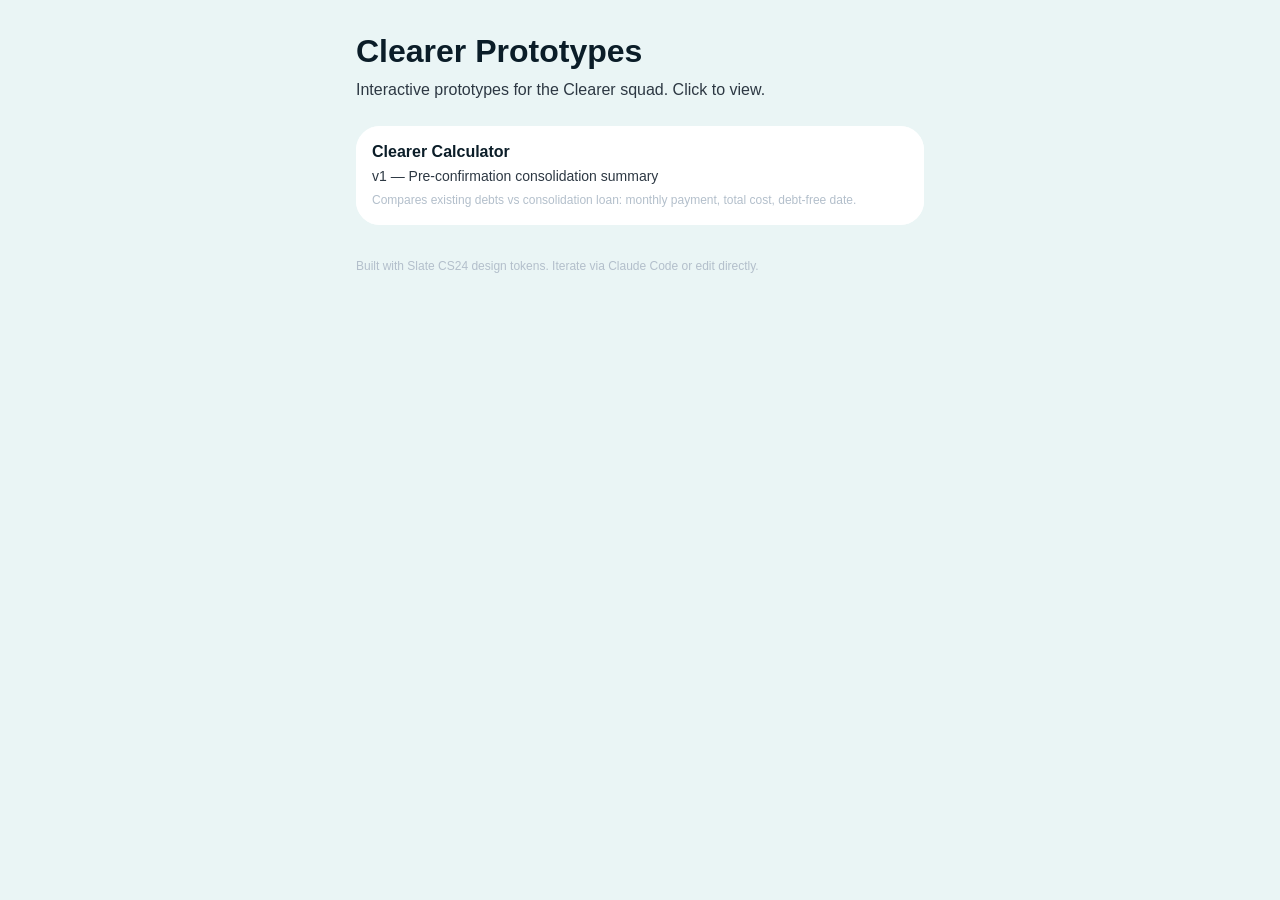
==== index.html @ 6c3fcdf7 "Initial commit: Clearer Calculator prototype with Slate CS24 tokens" ====
<!DOCTYPE html>
<html lang="en">
<head>
  <meta charset="UTF-8" />
  <meta name="viewport" content="width=device-width, initial-scale=1.0" />
  <title>Clearer Prototypes</title>
  <link rel="stylesheet" href="_shared/slate-cs24-tokens.css" />
</head>
<body>
  <div style="max-width: 600px; margin: 0 auto; padding: 2rem 1rem;">
    <h1 style="font: var(--slate-font-mobile-hero-level-5);">Clearer Prototypes</h1>
    <p style="font: var(--slate-font-mobile-body-default); margin-top: 0.5rem;" class="slate-text-secondary">
      Interactive prototypes for the Clearer squad. Click to view.
    </p>

    <div style="margin-top: 1.5rem; display: flex; flex-direction: column; gap: 1rem;">
      <a href="clearer-calculator/v1-pre-confirmation.html" class="slate-card" style="text-decoration: none; cursor: pointer;">
        <div class="slate-card-content" style="display: flex; flex-direction: column; gap: 0.25rem;">
          <span style="font: var(--slate-font-mobile-heading-level-4);" class="slate-text-primary">Clearer Calculator</span>
          <span style="font: var(--slate-font-mobile-body-small);" class="slate-text-secondary">v1 — Pre-confirmation consolidation summary</span>
          <span style="font: var(--slate-font-mobile-special-caption);" class="slate-text-disabled">Compares existing debts vs consolidation loan: monthly payment, total cost, debt-free date.</span>
        </div>
      </a>
    </div>

    <p style="font: var(--slate-font-mobile-special-caption); margin-top: 2rem;" class="slate-text-disabled">
      Built with Slate CS24 design tokens. Iterate via Claude Code or edit directly.
    </p>
  </div>
</body>
</html>
---- _shared/slate-cs24-tokens.css ----
/*
 * ─── SLATE FOUNDATIONS: CS-24 LIGHT THEME ──────────────────────
 * Exact token values from @slate/foundations@0.65.0 dist/css/cs-24-light.css
 *
 * Usage: <link rel="stylesheet" href="../_shared/slate-cs24-tokens.css" />
 * Then reference tokens as var(--slate-*) in your prototype styles.
 *
 * When @slate/foundations is available via npm, this file can be replaced
 * with: @import '@slate/foundations/dist/css/cs-24-light.css';
 */

:root {
  /* ── Content text ── */
  --slate-color-content-text-primary: hsl(203 55% 10%);
  --slate-color-content-text-secondary: hsl(209 19% 22%);
  --slate-color-content-text-tertiary: hsl(210 19% 75%);
  --slate-color-content-text-inverted-primary: hsl(0 0% 100%);
  --slate-color-content-text-inverted-secondary: hsl(203 55% 83%);
  --slate-color-content-text-disabled: hsl(210 19% 75%);

  /* ── Action ── */
  --slate-color-action-text-primary: hsl(184 36% 32%);
  --slate-color-action-text-primary-active: hsl(185 37% 19%);
  --slate-color-action-surface-primary: linear-gradient(135deg, hsl(184 36% 24%) 0%, hsl(203 55% 13%) 100%);
  --slate-color-action-surface-primary-active: linear-gradient(135deg, hsl(185 37% 19%) 0%, hsl(204 56% 5%) 100%);

  /* ── Positive ── */
  --slate-color-positive-text-primary: hsl(172 80% 24%);
  --slate-color-positive-surface-primary: hsl(172 81% 84%);
  --slate-color-positive-border-primary: hsl(172 79% 75%);

  /* ── Negative ── */
  --slate-color-negative-text-primary: hsl(330 39% 39%);
  --slate-color-negative-surface-primary: hsl(344 62% 93%);

  /* ── Warning ── */
  --slate-color-warning-text-primary: hsl(10 60% 44%);
  --slate-color-warning-surface-primary: hsl(24 81% 87%);

  /* ── Surface ── */
  --slate-color-surface-primary: hsl(0 0% 100%);
  --slate-color-surface-secondary: hsl(184 37% 93%);
  --slate-color-surface-background-primary: hsl(180 35% 94%);
  --slate-color-surface-background-secondary: hsl(0 0% 100%);

  /* ── Shadows ── */
  --slate-shadow-none: 0 0 0 hsl(0 0% 100% / 0);
  --slate-shadow-small: 0 0 0.125rem hsl(0 0% 0% / 0.16), 0 0.125rem 0.25rem hsl(183 35% 70% / 0.64);
  --slate-shadow-medium: 0 0 0.25rem hsl(0 0% 0% / 0.16), 0 0.25rem 0.5rem hsl(183 35% 70% / 0.64);
  --slate-shadow-large: 0 0.0625rem 0.5rem hsl(0 0% 0% / 0.16), 0 0.5rem 0.75rem hsl(183 35% 70% / 0.64);

  /* ── Border ── */
  --slate-size-border-radius-small: 0.5rem;
  --slate-size-border-radius-medium: 0.75rem;
  --slate-size-border-radius-large: 1rem;
  --slate-size-border-radius-2xlarge: 1.5rem;
  --slate-size-border-width-small: 0.5px;
  --slate-size-border-width-medium: 1px;

  /* ── Card ── */
  --slate-components-card-border-radius-default: 1.5rem;
  --slate-components-card-border-radius-nested: 0.75rem;
  --slate-components-card-shadow-default: 0 0 0 hsl(0 0% 100% / 0);
  --slate-components-card-shadow-interactive: 0 0 0.25rem hsl(0 0% 0% / 0.16), 0 0.25rem 0.5rem hsl(183 35% 70% / 0.64);
  --slate-components-card-background-primary: hsl(0 0% 100%);
  --slate-components-card-border-primary: hsl(0 0% 100% / 0);
  --slate-components-card-background-positive: hsl(172 81% 84%);
  --slate-components-card-border-positive: hsl(0 0% 100% / 0);
  --slate-components-card-background-negative: hsl(344 62% 93%);
  --slate-components-card-padding-xsmall: 1rem;

  /* ── Button ── */
  --slate-components-button-border-radius: 1rem;
  --slate-components-button-primary-background: linear-gradient(135deg, hsl(184 36% 24%) 0%, hsl(203 55% 13%) 100%);
  --slate-components-button-primary-background-active: linear-gradient(135deg, hsl(185 37% 19%) 0%, hsl(204 56% 5%) 100%);
  --slate-components-button-primary-content: hsl(0 0% 100%);
  --slate-components-button-primary-border: hsl(0 0% 100% / 0);
  --slate-components-button-tertiary-background: hsl(0 0% 100% / 0);
  --slate-components-button-tertiary-background-active: hsl(0 0% 0% / 0.04);
  --slate-components-button-tertiary-content: hsl(184 36% 32%);
  --slate-components-button-tertiary-border: hsl(0 0% 100% / 0);
  --slate-components-button-padding-medium-vertical: 0.75rem;
  --slate-components-button-padding-medium-horizontal: 1rem;
  --slate-components-button-gap: 0.25rem;

  /* ── Card callout ── */
  --slate-components-card-callout-border-radius-default: 0.75rem;
  --slate-components-card-callout-background-positive: hsl(172 81% 84%);
  --slate-components-card-callout-content-positive: hsl(203 55% 10%);
  --slate-components-card-callout-background-warning: hsl(24 81% 87%);
  --slate-components-card-callout-content-warning: hsl(203 55% 10%);
  --slate-components-card-callout-background-negative: hsl(344 62% 93%);
  --slate-components-card-callout-content-negative: hsl(203 55% 10%);

  /* ── Cell row ── */
  --slate-components-cell-row-background: hsl(0 0% 100%);
  --slate-components-cell-row-label: hsl(209 19% 22%);
  --slate-components-cell-row-value-content: hsl(203 55% 10%);
  --slate-components-cell-row-border-full: hsl(210 19% 75%);
  --slate-components-cell-row-border-width-full: 0.5px;

  /* ── Tag ── */
  --slate-components-tag-border-radius: 0.75rem;
  --slate-components-tag-background-positive: hsl(172 81% 84%);
  --slate-components-tag-content-positive: hsl(172 80% 24%);
  --slate-components-tag-background-warning: hsl(24 81% 87%);
  --slate-components-tag-content-warning: hsl(10 60% 44%);
  --slate-components-tag-padding-top: 0.125rem;
  --slate-components-tag-padding-bottom: 0.125rem;
  --slate-components-tag-padding-left: 0.25rem;
  --slate-components-tag-padding-right: 0.5rem;

  /* ── Sticky container ── */
  --slate-components-sticky-container-background-secondary: hsl(0 0% 100%);
  --slate-components-sticky-container-shadow-bottom: 0 -0.0625rem 0.5rem hsl(0 0% 0% / 0.16), 0 -0.5rem 0.75rem hsl(183 35% 70% / 0.64);

  /* ── Font ── */
  --slate-font-mobile-hero-level-5: 900 2rem/1.2 CS Clarity Display, Helvetica Neue, Helvetica, Arial, sans-serif;
  --slate-font-mobile-hero-level-6: 900 1.5rem/1.2 CS Clarity Display, Helvetica Neue, Helvetica, Arial, sans-serif;
  --slate-font-mobile-heading-level-3: 700 1.25rem/1.2 CS Clarity, Helvetica Neue, Helvetica, Arial, sans-serif;
  --slate-font-mobile-heading-level-4: 700 1rem/1.2 CS Clarity, Helvetica Neue, Helvetica, Arial, sans-serif;
  --slate-font-mobile-heading-level-5: 700 0.875rem/1.2 CS Clarity, Helvetica Neue, Helvetica, Arial, sans-serif;
  --slate-font-mobile-body-default: 400 1rem/1.5 CS Clarity, Helvetica Neue, Helvetica, Arial, sans-serif;
  --slate-font-mobile-body-bold: 700 1rem/1.5 CS Clarity, Helvetica Neue, Helvetica, Arial, sans-serif;
  --slate-font-mobile-body-small: 400 0.875rem/1.5 CS Clarity, Helvetica Neue, Helvetica, Arial, sans-serif;
  --slate-font-mobile-body-small-bold: 700 0.875rem/1.5 CS Clarity, Helvetica Neue, Helvetica, Arial, sans-serif;
  --slate-font-mobile-special-caption: 400 0.75rem/1.5 CS Clarity, Helvetica Neue, Helvetica, Arial, sans-serif;
  --slate-font-mobile-special-caption-bold: 700 0.75rem/1.5 CS Clarity, Helvetica Neue, Helvetica, Arial, sans-serif;
  --slate-font-mobile-special-overline: 500 0.75rem/1.5 CS Clarity, Helvetica Neue, Helvetica, Arial, sans-serif;
  --slate-font-mobile-button-medium: 700 1rem/1.5rem CS Clarity, Helvetica Neue, Helvetica, Arial, sans-serif;
}

/* ─── BASE RESET ─────────────────────────────────────────────── */
*, *::before, *::after { box-sizing: border-box; margin: 0; padding: 0; }
body {
  font: var(--slate-font-mobile-body-default);
  background-color: var(--slate-color-surface-background-primary);
  color: var(--slate-color-content-text-primary);
  -webkit-font-smoothing: antialiased;
  -moz-osx-font-smoothing: grayscale;
}
button { font-family: inherit; border: none; background: none; cursor: pointer; }

/* ─── SLATE COMPONENT UTILITY CLASSES ────────────────────────── */

/* Card */
.slate-card {
  word-wrap: break-word;
  border-radius: var(--slate-components-card-border-radius-default);
  width: 100%;
  display: inline-flex;
  text-align: left;
  box-shadow: var(--slate-components-card-shadow-default),
    0 0 0 var(--slate-size-border-width-medium) var(--slate-components-card-border-primary) inset;
  background: var(--slate-components-card-background-primary);
}
.slate-card-content {
  width: 100%;
  border-radius: inherit;
  padding: var(--slate-components-card-padding-xsmall);
  background: var(--slate-components-card-background-primary);
}

/* Card callout */
.slate-callout {
  display: flex;
  flex-direction: column;
  border-radius: var(--slate-components-card-callout-border-radius-default);
  gap: 0.5rem;
  padding: 0.75rem;
  text-align: center;
}
.slate-callout-positive { background: var(--slate-components-card-callout-background-positive); color: var(--slate-components-card-callout-content-positive); }
.slate-callout-warning { background: var(--slate-components-card-callout-background-warning); color: var(--slate-components-card-callout-content-warning); }
.slate-callout-negative { background: var(--slate-components-card-callout-background-negative); color: var(--slate-components-card-callout-content-negative); }

/* Button */
.slate-btn {
  position: relative;
  width: 100%;
  display: inline-flex;
  align-items: center;
  justify-content: center;
  gap: var(--slate-components-button-gap);
  border-radius: var(--slate-components-button-border-radius);
  text-decoration: none;
  transition: background-color 0.2s, box-shadow 0.2s;
  padding: var(--slate-components-button-padding-medium-vertical)
           var(--slate-components-button-padding-medium-horizontal);
}
.slate-btn-primary {
  background: var(--slate-components-button-primary-background);
  box-shadow: var(--slate-shadow-small), 0 0 0 var(--slate-size-border-width-medium) var(--slate-components-button-primary-border) inset;
  color: var(--slate-components-button-primary-content);
  font: var(--slate-font-mobile-button-medium);
}
.slate-btn-primary:hover { background: var(--slate-components-button-primary-background-active); }
.slate-btn-tertiary {
  background: var(--slate-components-button-tertiary-background);
  box-shadow: none;
  color: var(--slate-components-button-tertiary-content);
  font: var(--slate-font-mobile-body-default);
}
.slate-btn-tertiary:hover { background: var(--slate-components-button-tertiary-background-active); }

/* Text sentiments */
.slate-text-primary { color: var(--slate-color-content-text-primary); }
.slate-text-secondary { color: var(--slate-color-content-text-secondary); }
.slate-text-disabled { color: var(--slate-color-content-text-disabled); }
.slate-text-positive { color: var(--slate-color-positive-text-primary); }
.slate-text-negative { color: var(--slate-color-negative-text-primary); }
.slate-text-warning { color: var(--slate-color-warning-text-primary); }
.slate-text-action { color: var(--slate-color-action-text-primary); }
.slate-text-inverted { color: var(--slate-color-content-text-inverted-primary); }
.slate-text-inverted-secondary { color: var(--slate-color-content-text-inverted-secondary); }

/* Cell row separator */
.slate-cell-separator { border-bottom: var(--slate-components-cell-row-border-width-full) solid var(--slate-components-cell-row-border-full); }
.slate-cell-separator:last-child { border-bottom: none; }

/* Tag */
.slate-tag {
  display: inline-flex;
  align-items: center;
  gap: 4px;
  width: fit-content;
  padding: var(--slate-components-tag-padding-top) var(--slate-components-tag-padding-right)
           var(--slate-components-tag-padding-bottom) var(--slate-components-tag-padding-left);
  border-radius: var(--slate-components-tag-border-radius);
  font: var(--slate-font-mobile-special-caption-bold);
}
.slate-tag-positive { background: var(--slate-components-tag-background-positive); color: var(--slate-components-tag-content-positive); }
.slate-tag-warning { background: var(--slate-components-tag-background-warning); color: var(--slate-components-tag-content-warning); }

/* Sticky container */
.slate-sticky-bottom {
  position: fixed;
  bottom: 0; left: 0; right: 0;
  background: var(--slate-components-sticky-container-background-secondary);
  box-shadow: var(--slate-components-sticky-container-shadow-bottom);
  padding: 1rem;
}

/* Divider */
.slate-divider {
  border: none;
  height: var(--slate-components-cell-row-border-width-full);
  width: 100%;
  background: var(--slate-components-cell-row-border-full);
}

/* Animation */
.fade-in { animation: fadeIn 0.3s ease-out; }
@keyframes fadeIn { from { opacity: 0; transform: translateY(6px); } to { opacity: 1; transform: translateY(0); } }
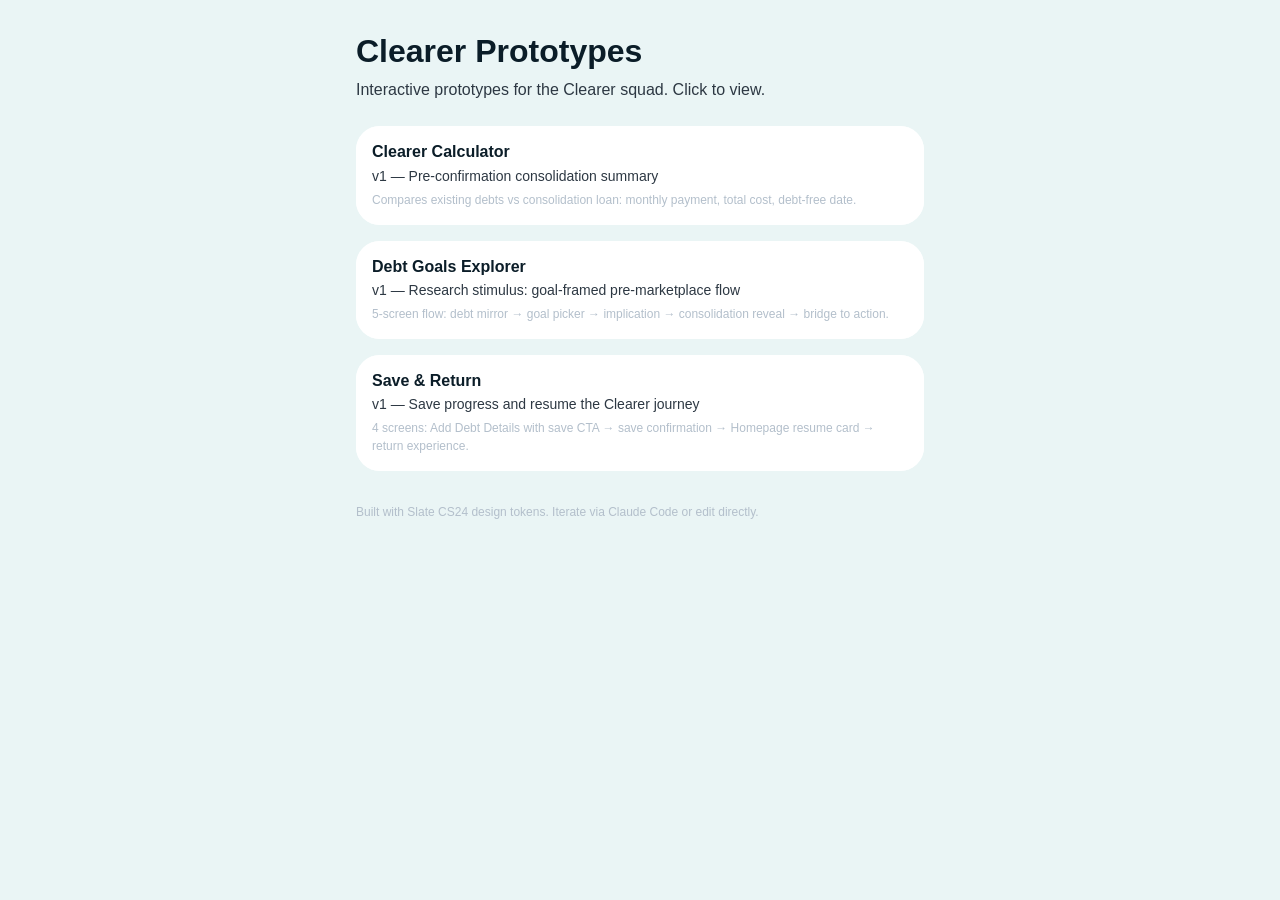
==== commit 8ecee74b: "Add Save & Return prototype (v1) 4-screen interactive prototype for the Save & Return feature: - Add" ====
--- a/index.html
+++ b/index.html
@@ -14,11 +14,27 @@
     </p>
 
     <div style="margin-top: 1.5rem; display: flex; flex-direction: column; gap: 1rem;">
-      <a href="clearer-calculator/v1-pre-confirmation.html" class="slate-card" style="text-decoration: none; cursor: pointer;">
+      <a href="projects/clearer-calculator/v1-pre-confirmation.html" class="slate-card" style="text-decoration: none; cursor: pointer;">
         <div class="slate-card-content" style="display: flex; flex-direction: column; gap: 0.25rem;">
           <span style="font: var(--slate-font-mobile-heading-level-4);" class="slate-text-primary">Clearer Calculator</span>
           <span style="font: var(--slate-font-mobile-body-small);" class="slate-text-secondary">v1 — Pre-confirmation consolidation summary</span>
           <span style="font: var(--slate-font-mobile-special-caption);" class="slate-text-disabled">Compares existing debts vs consolidation loan: monthly payment, total cost, debt-free date.</span>
+        </div>
+      </a>
+
+      <a href="projects/debt-goals-explorer/v1-research-stimulus.html" class="slate-card" style="text-decoration: none; cursor: pointer;">
+        <div class="slate-card-content" style="display: flex; flex-direction: column; gap: 0.25rem;">
+          <span style="font: var(--slate-font-mobile-heading-level-4);" class="slate-text-primary">Debt Goals Explorer</span>
+          <span style="font: var(--slate-font-mobile-body-small);" class="slate-text-secondary">v1 — Research stimulus: goal-framed pre-marketplace flow</span>
+          <span style="font: var(--slate-font-mobile-special-caption);" class="slate-text-disabled">5-screen flow: debt mirror → goal picker → implication → consolidation reveal → bridge to action.</span>
+        </div>
+      </a>
+
+      <a href="projects/save-and-return/v1-save-and-return.html" class="slate-card" style="text-decoration: none; cursor: pointer;">
+        <div class="slate-card-content" style="display: flex; flex-direction: column; gap: 0.25rem;">
+          <span style="font: var(--slate-font-mobile-heading-level-4);" class="slate-text-primary">Save & Return</span>
+          <span style="font: var(--slate-font-mobile-body-small);" class="slate-text-secondary">v1 — Save progress and resume the Clearer journey</span>
+          <span style="font: var(--slate-font-mobile-special-caption);" class="slate-text-disabled">4 screens: Add Debt Details with save CTA → save confirmation → Homepage resume card → return experience.</span>
         </div>
       </a>
     </div>
